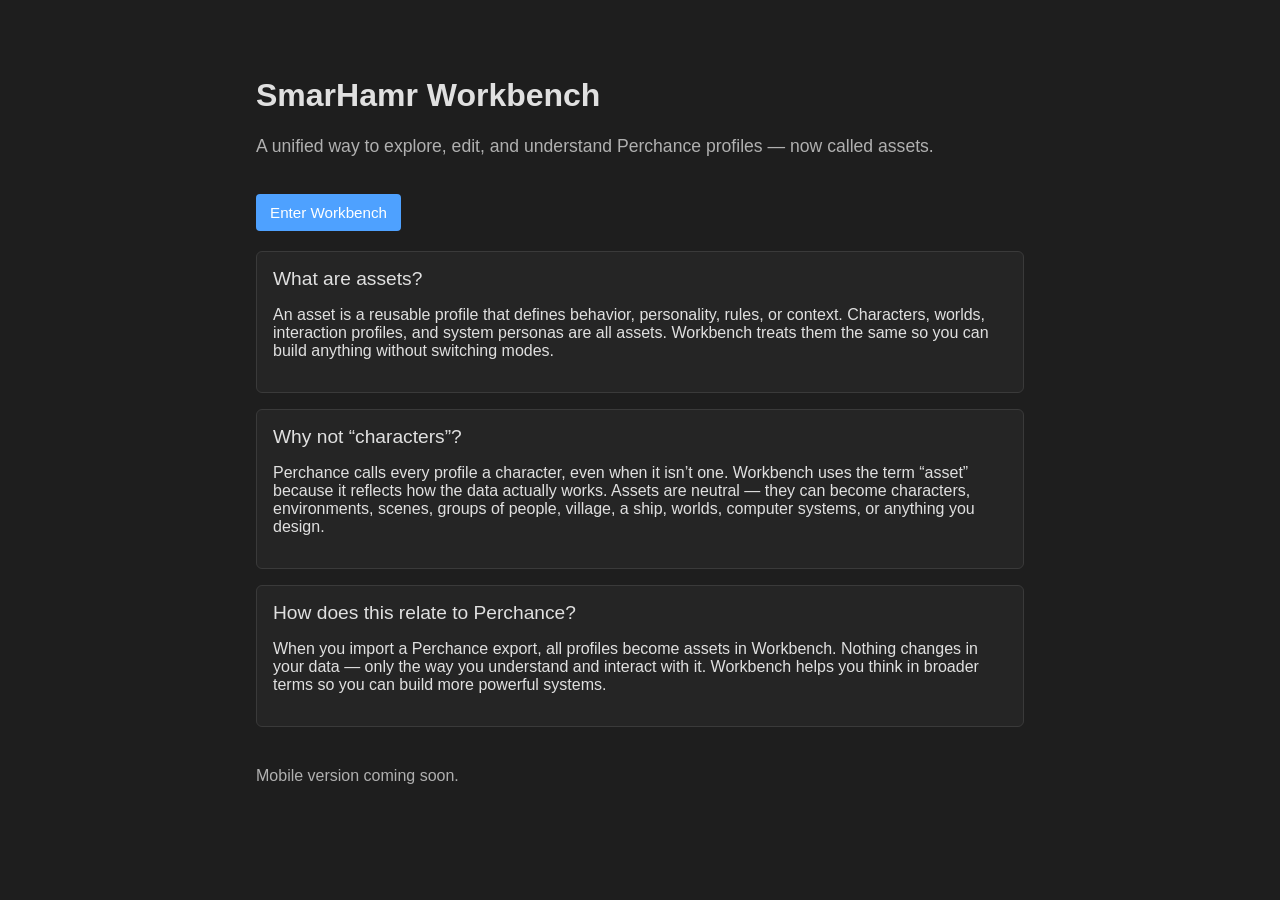
==== index.html @ 62243f5a "Create index.html" ====
<!DOCTYPE html>
<html>
<head>
    <meta charset="UTF-8">
    <title>SmarHamr Workbench</title>

    <link rel="stylesheet" href="smarhamr-ui.css">
</head>

<body>

    <div class="workspace" style="max-width: 800px; margin: 40px auto;">

        <h1>SmarHamr Workbench</h1>
        <p style="color: var(--text-dim); font-size: 1.1rem;">
            A unified way to explore, edit, and understand Perchance profiles — now called assets.
        </p>

        <button class="button mt-20" onclick="enterWorkbench()">
            Enter Workbench
        </button>

        <!-- FAQ: What are assets? -->
        <div class="panel mt-20">
            <div class="panel-header">What are assets?</div>
            <p>
                An asset is a reusable profile that defines behavior, personality, rules, or context.
                Characters, worlds, interaction profiles, and system personas are all assets.
                Workbench treats them the same so you can build anything without switching modes.
            </p>
        </div>

        <!-- FAQ: Why not “characters”? -->
        <div class="panel">
            <div class="panel-header">Why not “characters”?</div>
            <p>
                Perchance calls every profile a character, even when it isn’t one.
                Workbench uses the term “asset” because it reflects how the data actually works.
                Assets are neutral — they can become characters, environments, scenes, groups of people, village, a ship, worlds, computer systems, or anything you design.
            </p>
        </div>

        <!-- FAQ: How does this relate to Perchance? -->
        <div class="panel">
            <div class="panel-header">How does this relate to Perchance?</div>
            <p>
                When you import a Perchance export, all profiles become assets in Workbench.
                Nothing changes in your data — only the way you understand and interact with it.
                Workbench helps you think in broader terms so you can build more powerful systems.
            </p>
        </div>

        <p style="color: var(--text-dim); margin-top: 40px;">
            Mobile version coming soon.
        </p>

    </div>

    <script>
        function enterWorkbench() {
            // Later: detect device type and route accordingly
            // For now: always go to desktop Workbench
            window.location.href = "workbench-asset.html";
        }
    </script>

</body>
</html>
---- smarhamr-ui.css ----
/* ============================================================================
   SmarHamr Workbench — Global UI Styles
   Universal stylesheet for all Workbench modes:
   - Asset Mode
   - Thread Mode
   - Dexie Editor
   ============================================================================ */

/* ============================================================================
   Base
   ============================================================================ */

:root {
    --bg: #1e1e1e;
    --bg-panel: #252525;
    --bg-nav: #2a2a2a;
    --bg-topbar: #2f2f2f;

    --border: #3a3a3a;
    --border-light: #4a4a4a;

    --text: #e0e0e0;
    --text-dim: #b0b0b0;

    --accent: #4ea1ff;
    --accent-hover: #6bb4ff;

    --danger: #d9534f;
    --danger-hover: #e46a66;

    --radius: 6px;
    --radius-small: 4px;

    --transition: 0.15s ease;
}

body {
    margin: 0;
    padding: 0;
    background: var(--bg);
    color: var(--text);
    font-family: Arial, sans-serif;
    overflow: hidden;
}

/* ============================================================================
   Top Bar
   ============================================================================ */

#topbar {
    width: 100%;
    height: 48px;
    background: var(--bg-topbar);
    border-bottom: 1px solid var(--border);
    display: flex;
    align-items: center;
    justify-content: space-between;
    padding: 0 14px;
    box-sizing: border-box;
}

#topbar-left {
    font-size: 0.95rem;
    color: var(--text-dim);
}

#topbar-center {
    display: flex;
    gap: 12px;
    justify-content: center;
    flex: 1;
}

.topbar-button {
    padding: 6px 12px;
    background: var(--bg-nav);
    border: 1px solid var(--border);
    border-radius: var(--radius-small);
    cursor: pointer;
    color: var(--text);
    transition: var(--transition);
    font-size: 0.9rem;
}

.topbar-button:hover {
    background: var(--accent-hover);
    border-color: var(--accent-hover);
}

.topbar-button.active {
    background: var(--accent);
    border-color: var(--accent);
}

#topbar-right {
    font-size: 0.9rem;
    color: var(--text-dim);
    white-space: nowrap;
}

/* ============================================================================
   Layout: Left Nav + Workspace
   ============================================================================ */

#layout {
    display: flex;
    height: calc(100vh - 48px);
}

.left-nav {
    width: 260px;
    background: var(--bg-nav);
    border-right: 1px solid var(--border);
    overflow-y: auto;
    padding: 12px;
    box-sizing: border-box;
}

.left-nav h2 {
    margin-top: 0;
    font-size: 1.1rem;
    color: var(--text);
}

.asset-item {
    padding: 10px;
    margin-bottom: 8px;
    background: var(--bg-panel);
    border: 1px solid var(--border-light);
    border-radius: var(--radius);
    cursor: pointer;
    transition: var(--transition);
}

.asset-item:hover {
    background: var(--accent-hover);
}

.asset-item.active {
    background: var(--accent);
    border-color: var(--accent);
}

.workspace {
    flex: 1;
    overflow-y: auto;
    padding: 16px;
    box-sizing: border-box;
}

/* ============================================================================
   Panels
   ============================================================================ */

.panel {
    background: var(--bg-panel);
    border: 1px solid var(--border);
    border-radius: var(--radius);
    padding: 16px;
    margin-bottom: 16px;
}

.panel-header {
    font-size: 1.2rem;
    margin-bottom: 12px;
    color: var(--text);
}

/* ============================================================================
   Inputs
   ============================================================================ */

input[type="text"],
input[type="number"],
textarea,
select {
    width: 100%;
    padding: 10px;
    margin-bottom: 12px;
    background: #1b1b1b;
    border: 1px solid var(--border-light);
    border-radius: var(--radius-small);
    color: var(--text);
    font-size: 0.95rem;
    box-sizing: border-box;
}

textarea {
    min-height: 120px;
    resize: vertical;
}

/* ============================================================================
   Buttons
   ============================================================================ */

.button {
    padding: 10px 14px;
    background: var(--accent);
    border: none;
    border-radius: var(--radius-small);
    cursor: pointer;
    color: #fff;
    font-size: 0.95rem;
    transition: var(--transition);
}

.button:hover {
    background: var(--accent-hover);
}

.button-danger {
    background: var(--danger);
}

.button-danger:hover {
    background: var(--danger-hover);
}

/* ============================================================================
   Clipboard Panel
   ============================================================================ */

#clipboardTab {
    position: fixed;
    bottom: 0;
    right: 0;
    background: var(--bg-topbar);
    padding: 8px 12px;
    border-top-left-radius: var(--radius);
    border: 1px solid var(--border);
    cursor: pointer;
    color: var(--text);
    transition: var(--transition);
}

#clipboardTab:hover {
    background: var(--accent-hover);
}

#clipboardPanel {
    position: fixed;
    bottom: 40px;
    right: 0;
    width: 320px;
    height: 260px;
    background: var(--bg-panel);
    border: 1px solid var(--border);
    border-radius: var(--radius);
    padding: 12px;
    display: none;
    box-sizing: border-box;
}

#clipboardText {
    width: 100%;
    height: 180px;
    background: #1b1b1b;
    border: 1px solid var(--border-light);
    border-radius: var(--radius-small);
    color: var(--text);
    padding: 10px;
    box-sizing: border-box;
    resize: none;
}

/* ============================================================================
   Tables (Dexie Editor)
   ============================================================================ */

.table {
    width: 100%;
    border-collapse: collapse;
    margin-bottom: 16px;
}

.table th,
.table td {
    padding: 10px;
    border-bottom: 1px solid var(--border-light);
    text-align: left;
    color: var(--text);
}

.table th {
    background: var(--bg-nav);
    font-weight: bold;
}

/* ============================================================================
   Utility Classes
   ============================================================================ */

.mt-10 { margin-top: 10px; }
.mt-20 { margin-top: 20px; }
.mb-10 { margin-bottom: 10px; }
.mb-20 { margin-bottom: 20px; }
.p-10 { padding: 10px; }
.p-20 { padding: 20px; }

.code-block {
    background: #111;
    color: #eee;
    padding: 12px;
    border-radius: var(--radius);
    font-family: monospace;
    white-space: pre-wrap;
    margin-bottom: 16px;
}
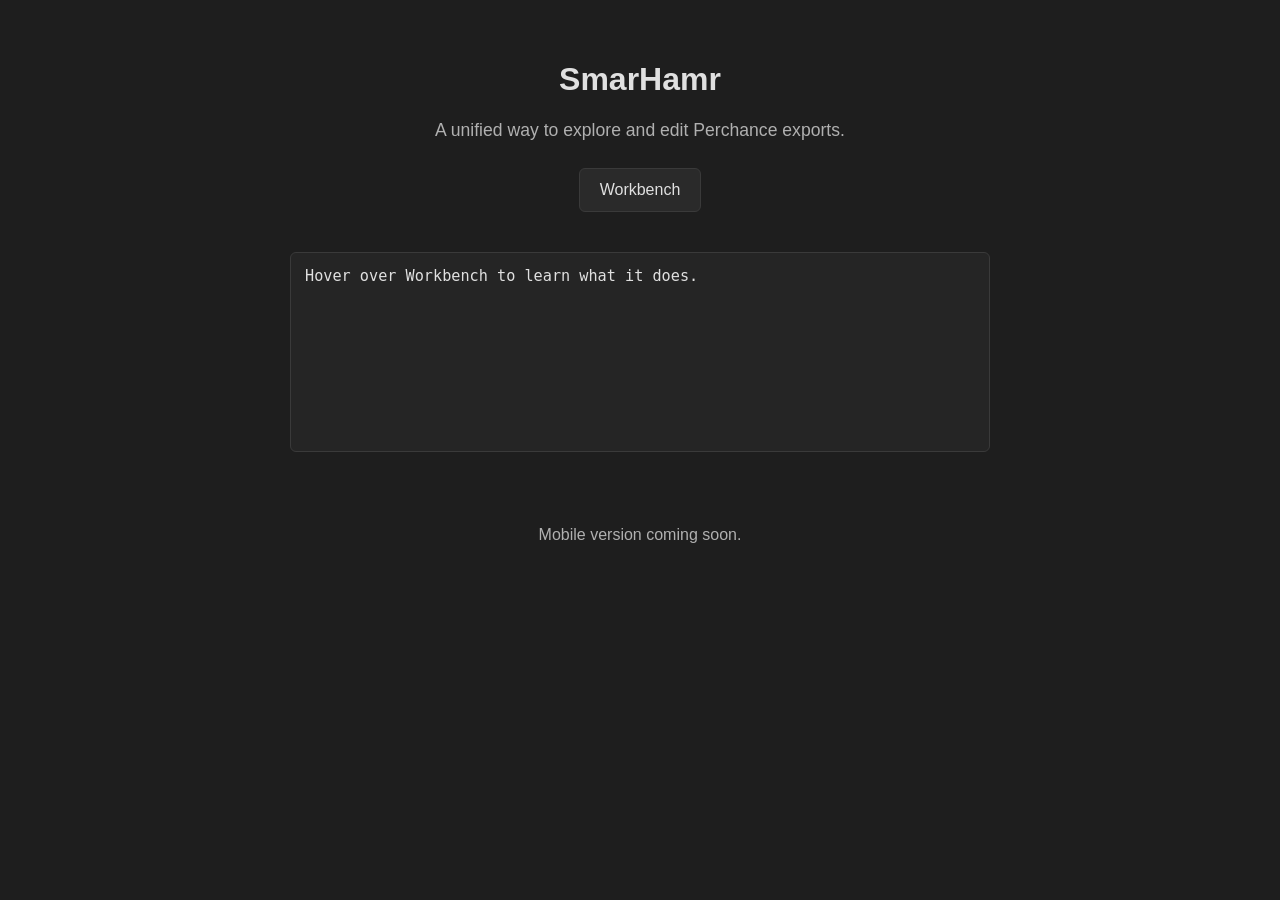
==== commit aed22564: "Update index.html" ====
--- a/index.html
+++ b/index.html
@@ -2,64 +2,85 @@
 <html>
 <head>
     <meta charset="UTF-8">
-    <title>SmarHamr Workbench</title>
+    <title>SmarHamr</title>
 
     <link rel="stylesheet" href="smarhamr-ui.css">
+
+    <style>
+        body {
+            overflow-y: auto; /* allow scrolling */
+            text-align: center; /* center everything */
+            padding: 40px 0;
+        }
+
+        #faqBox {
+            width: 80%;
+            max-width: 700px;
+            height: 200px;
+            margin: 30px auto;
+            padding: 14px;
+            background: var(--bg-panel);
+            border: 1px solid var(--border);
+            border-radius: var(--radius);
+            color: var(--text);
+            resize: none;
+        }
+
+        .tool-button {
+            padding: 12px 20px;
+            margin: 10px;
+            background: var(--bg-nav);
+            border: 1px solid var(--border);
+            border-radius: var(--radius);
+            cursor: pointer;
+            color: var(--text);
+            transition: var(--transition);
+            font-size: 1rem;
+        }
+
+        .tool-button:hover {
+            background: var(--accent-hover);
+        }
+    </style>
 </head>
 
 <body>
 
-    <div class="workspace" style="max-width: 800px; margin: 40px auto;">
+    <h1>SmarHamr</h1>
+    <p style="color: var(--text-dim); font-size: 1.1rem;">
+        A unified way to explore and edit Perchance exports.
+    </p>
 
-        <h1>SmarHamr Workbench</h1>
-        <p style="color: var(--text-dim); font-size: 1.1rem;">
-            A unified way to explore, edit, and understand Perchance profiles — now called assets.
-        </p>
-
-        <button class="button mt-20" onclick="enterWorkbench()">
-            Enter Workbench
+    <!-- Workbench Button -->
+    <div>
+        <button class="tool-button"
+                onmouseover="showFAQ(workbenchFAQ)"
+                onclick="enterWorkbench()">
+            Workbench
         </button>
-
-        <!-- FAQ: What are assets? -->
-        <div class="panel mt-20">
-            <div class="panel-header">What are assets?</div>
-            <p>
-                An asset is a reusable profile that defines behavior, personality, rules, or context.
-                Characters, worlds, interaction profiles, and system personas are all assets.
-                Workbench treats them the same so you can build anything without switching modes.
-            </p>
-        </div>
-
-        <!-- FAQ: Why not “characters”? -->
-        <div class="panel">
-            <div class="panel-header">Why not “characters”?</div>
-            <p>
-                Perchance calls every profile a character, even when it isn’t one.
-                Workbench uses the term “asset” because it reflects how the data actually works.
-                Assets are neutral — they can become characters, environments, scenes, groups of people, village, a ship, worlds, computer systems, or anything you design.
-            </p>
-        </div>
-
-        <!-- FAQ: How does this relate to Perchance? -->
-        <div class="panel">
-            <div class="panel-header">How does this relate to Perchance?</div>
-            <p>
-                When you import a Perchance export, all profiles become assets in Workbench.
-                Nothing changes in your data — only the way you understand and interact with it.
-                Workbench helps you think in broader terms so you can build more powerful systems.
-            </p>
-        </div>
-
-        <p style="color: var(--text-dim); margin-top: 40px;">
-            Mobile version coming soon.
-        </p>
-
     </div>
 
+    <!-- Dynamic FAQ Box -->
+    <textarea id="faqBox" readonly>
+Hover over Workbench to learn what it does.
+    </textarea>
+
+    <p style="color: var(--text-dim); margin-top: 40px;">
+        Mobile version coming soon.
+    </p>
+
     <script>
+        const workbenchFAQ =
+`Workbench is a tool for exploring and editing Perchance exports.
+Instead of treating everything as a "character," Workbench uses the term "asset."
+Assets are reusable profiles: characters, worlds, interaction logic, or anything you design.
+This helps you think beyond character sheets and build more flexible systems.`;
+
+        function showFAQ(text) {
+            document.getElementById("faqBox").value = text;
+        }
+
         function enterWorkbench() {
-            // Later: detect device type and route accordingly
-            // For now: always go to desktop Workbench
             window.location.href = "workbench-asset.html";
         }
     </script>
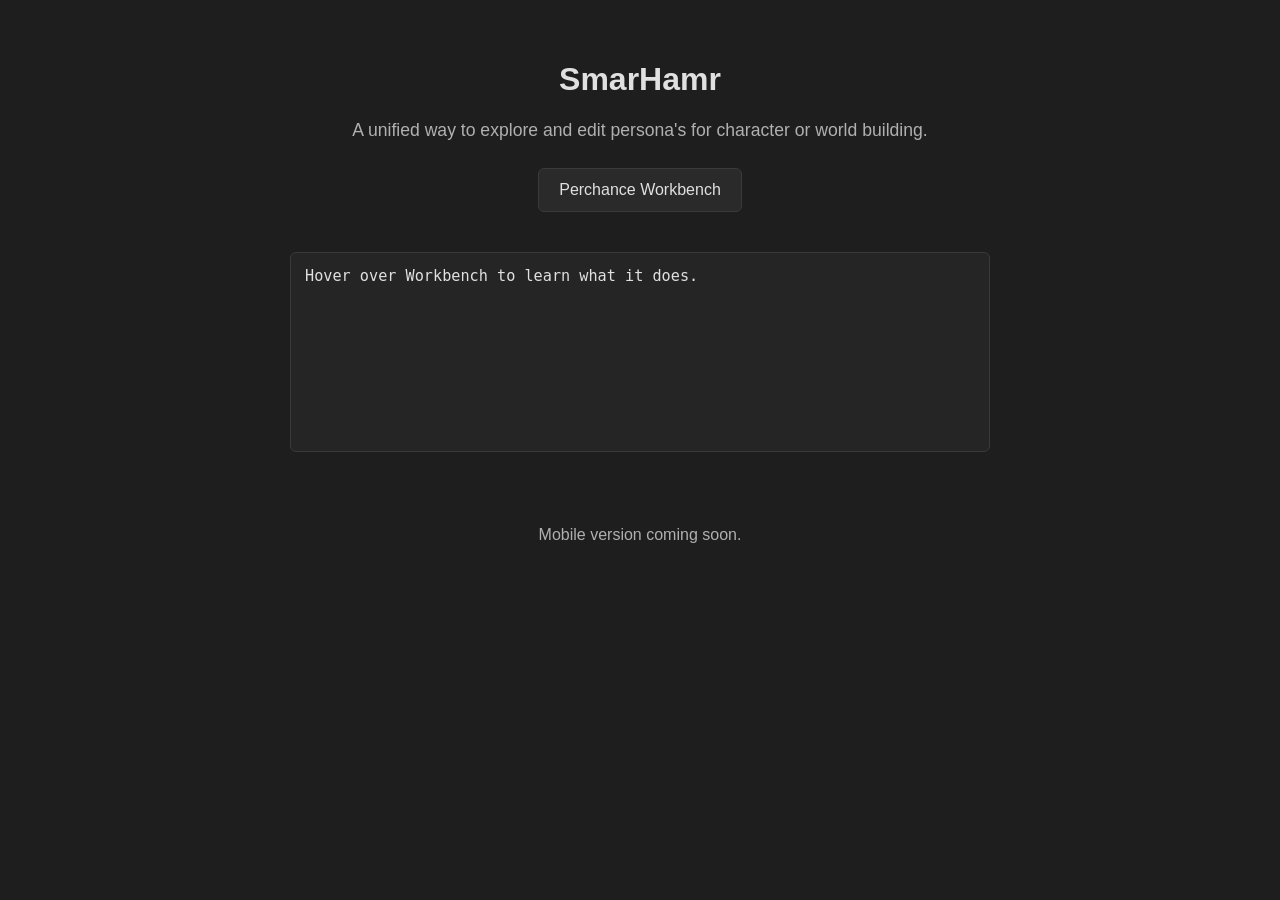
==== commit bdde5774: "Update index.html" ====
--- a/index.html
+++ b/index.html
@@ -48,7 +48,7 @@
 
     <h1>SmarHamr</h1>
     <p style="color: var(--text-dim); font-size: 1.1rem;">
-        A unified way to explore and edit Perchance exports.
+        A unified way to explore and edit persona's for character or world building.
     </p>
 
     <!-- Workbench Button -->
@@ -56,7 +56,7 @@
         <button class="tool-button"
                 onmouseover="showFAQ(workbenchFAQ)"
                 onclick="enterWorkbench()">
-            Workbench
+            Perchance Workbench
         </button>
     </div>
 
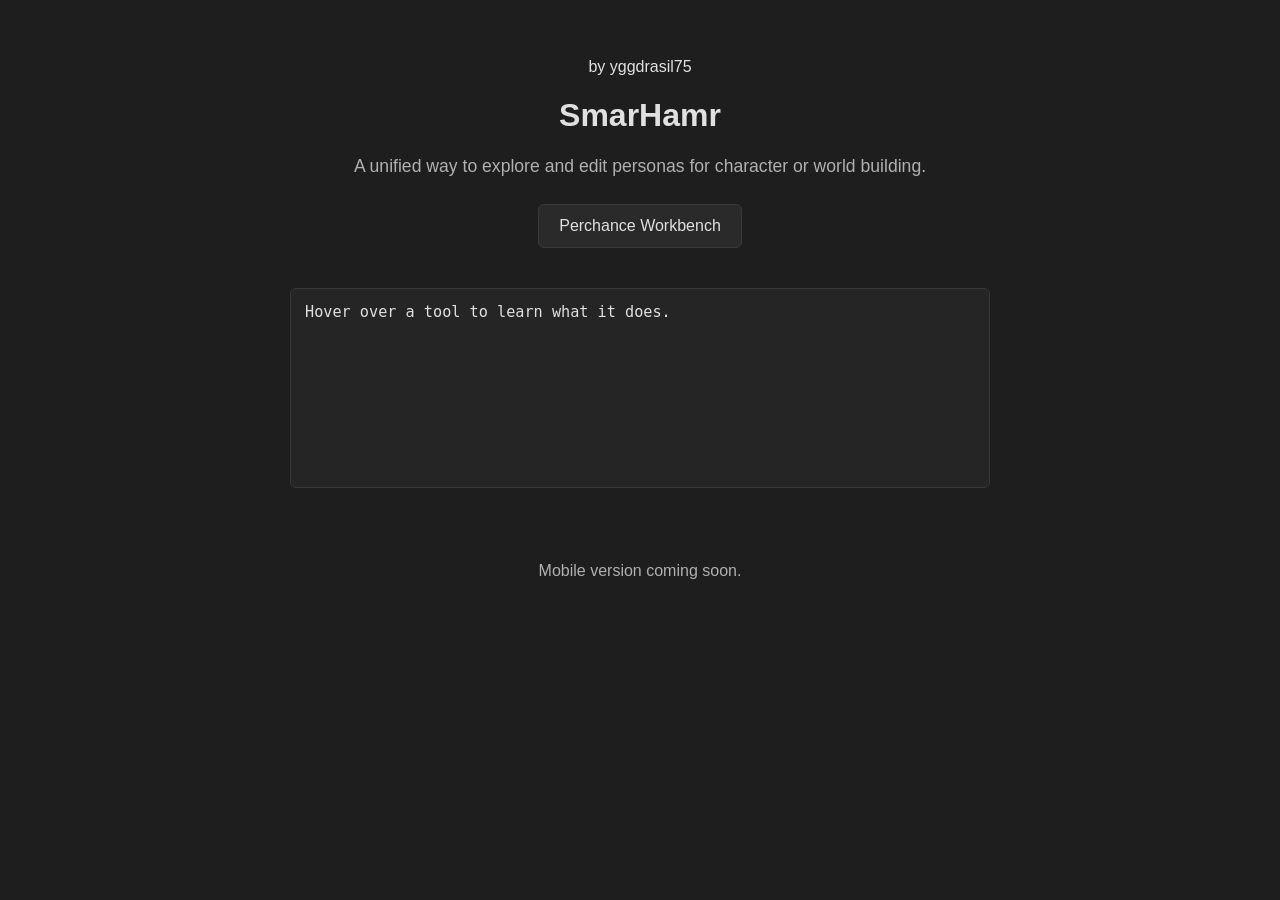
==== commit 68ba2793: "Update index.html" ====
--- a/index.html
+++ b/index.html
@@ -2,7 +2,7 @@
 <html>
 <head>
     <meta charset="UTF-8">
-    <title>SmarHamr</title>
+    <title>SmarHamr</title><br>by yggdrasil75</br>
 
     <link rel="stylesheet" href="smarhamr-ui.css">
 
@@ -48,7 +48,7 @@
 
     <h1>SmarHamr</h1>
     <p style="color: var(--text-dim); font-size: 1.1rem;">
-        A unified way to explore and edit persona's for character or world building.
+        A unified way to explore and edit personas for character or world building.
     </p>
 
     <!-- Workbench Button -->
@@ -62,7 +62,7 @@
 
     <!-- Dynamic FAQ Box -->
     <textarea id="faqBox" readonly>
-Hover over Workbench to learn what it does.
+Hover over a tool to learn what it does.
     </textarea>
 
     <p style="color: var(--text-dim); margin-top: 40px;">
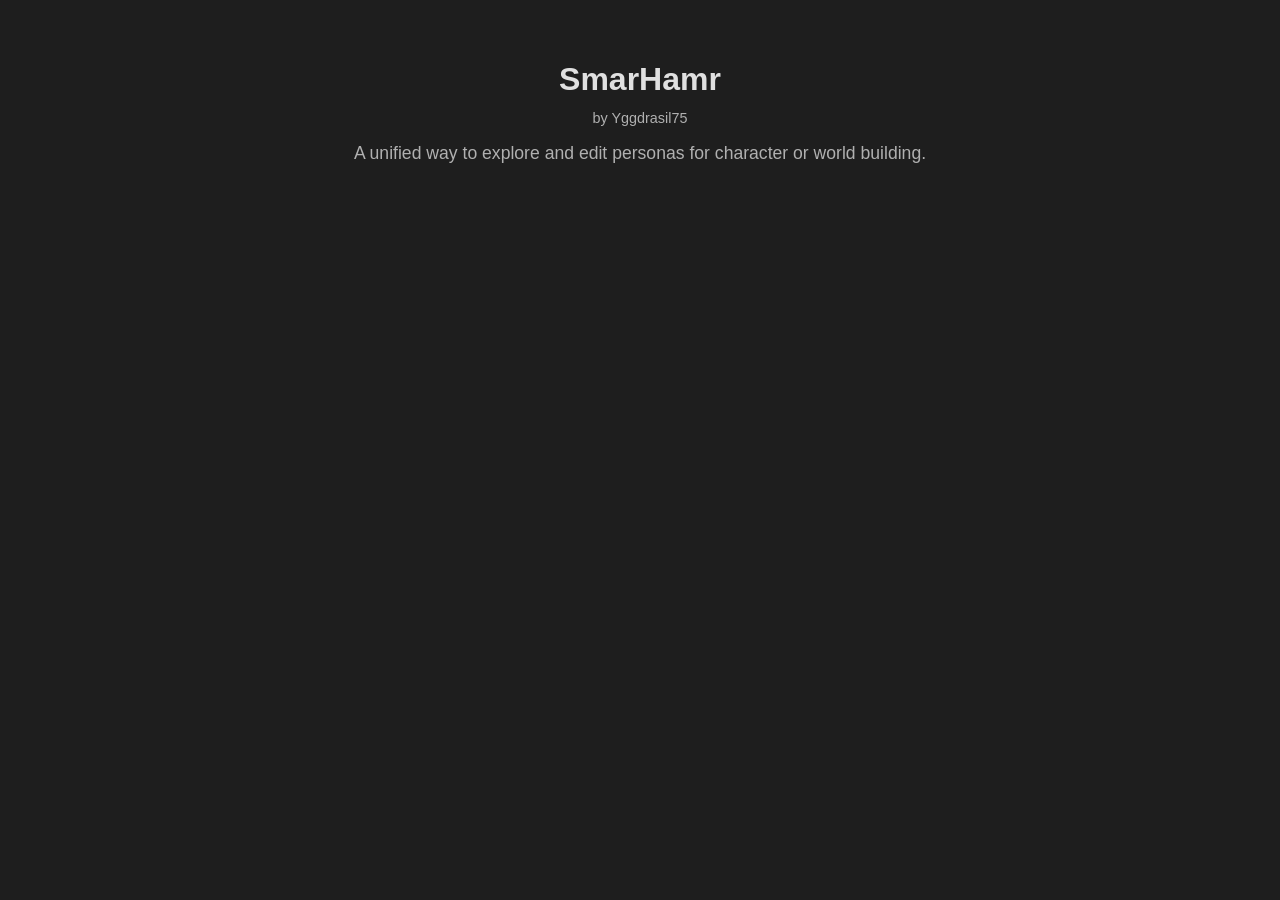
==== commit d3c88100: "Update index.html" ====
--- a/index.html
+++ b/index.html
@@ -2,7 +2,7 @@
 <html>
 <head>
     <meta charset="UTF-8">
-    <title>SmarHamr</title><br>by yggdrasil75</br>
+    <title>SmarHamr</title>
 
     <link rel="stylesheet" href="smarhamr-ui.css">
 
@@ -47,43 +47,10 @@
 <body>
 
     <h1>SmarHamr</h1>
+    <div style="font-size: 0.9rem; color: var(--text-dim); margin-top: -10px;">
+        by Yggdrasil75
+    </div>
+
     <p style="color: var(--text-dim); font-size: 1.1rem;">
         A unified way to explore and edit personas for character or world building.
     </p>
-
-    <!-- Workbench Button -->
-    <div>
-        <button class="tool-button"
-                onmouseover="showFAQ(workbenchFAQ)"
-                onclick="enterWorkbench()">
-            Perchance Workbench
-        </button>
-    </div>
-
-    <!-- Dynamic FAQ Box -->
-    <textarea id="faqBox" readonly>
-Hover over a tool to learn what it does.
-    </textarea>
-
-    <p style="color: var(--text-dim); margin-top: 40px;">
-        Mobile version coming soon.
-    </p>
-
-    <script>
-        const workbenchFAQ =
-`Workbench is a tool for exploring and editing Perchance exports.
-Instead of treating everything as a "character," Workbench uses the term "asset."
-Assets are reusable profiles: characters, worlds, interaction logic, or anything you design.
-This helps you think beyond character sheets and build more flexible systems.`;
-
-        function showFAQ(text) {
-            document.getElementById("faqBox").value = text;
-        }
-
-        function enterWorkbench() {
-            window.location.href = "workbench-asset.html";
-        }
-    </script>
-
-</body>
-</html>
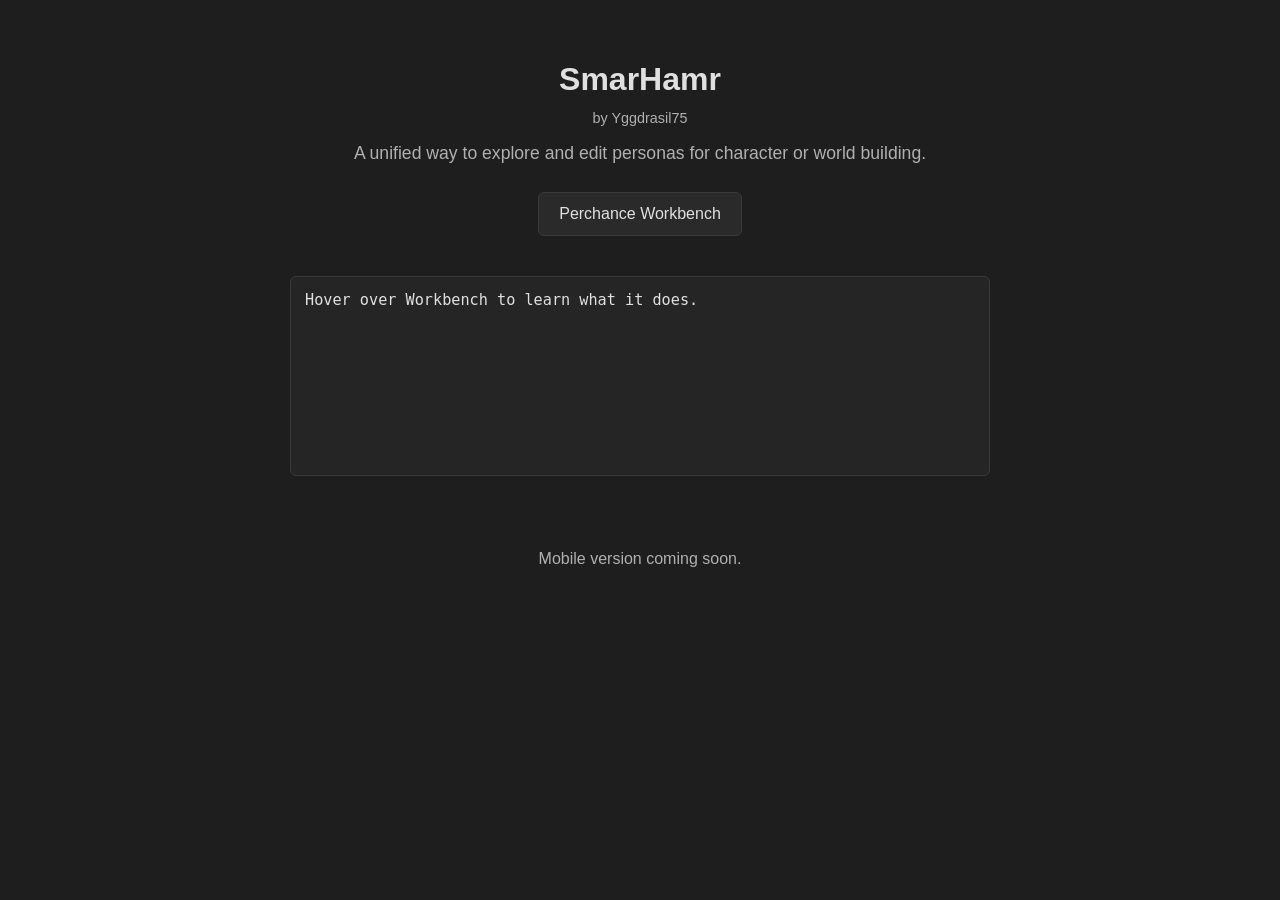
==== commit db41d64f: "Update index.html" ====
--- a/index.html
+++ b/index.html
@@ -54,3 +54,40 @@
     <p style="color: var(--text-dim); font-size: 1.1rem;">
         A unified way to explore and edit personas for character or world building.
     </p>
+
+    <!-- Workbench Button -->
+    <div>
+        <button class="tool-button"
+                onmouseover="showFAQ(workbenchFAQ)"
+                onclick="enterWorkbench()">
+            Perchance Workbench
+        </button>
+    </div>
+
+    <!-- Dynamic FAQ Box -->
+    <textarea id="faqBox" readonly>
+Hover over Workbench to learn what it does.
+    </textarea>
+
+    <p style="color: var(--text-dim); margin-top: 40px;">
+        Mobile version coming soon.
+    </p>
+
+    <script>
+        const workbenchFAQ =
+`Workbench is a tool for exploring and editing Perchance exports.
+Instead of treating everything as a "character," Workbench uses the term "asset."
+Assets are reusable profiles: characters, worlds, interaction logic, or anything you design.
+This helps you think beyond character sheets and build more flexible systems.`;
+
+        function showFAQ(text) {
+            document.getElementById("faqBox").value = text;
+        }
+
+        function enterWorkbench() {
+            window.location.href = "workbench-asset.html";
+        }
+    </script>
+
+</body>
+</html>
